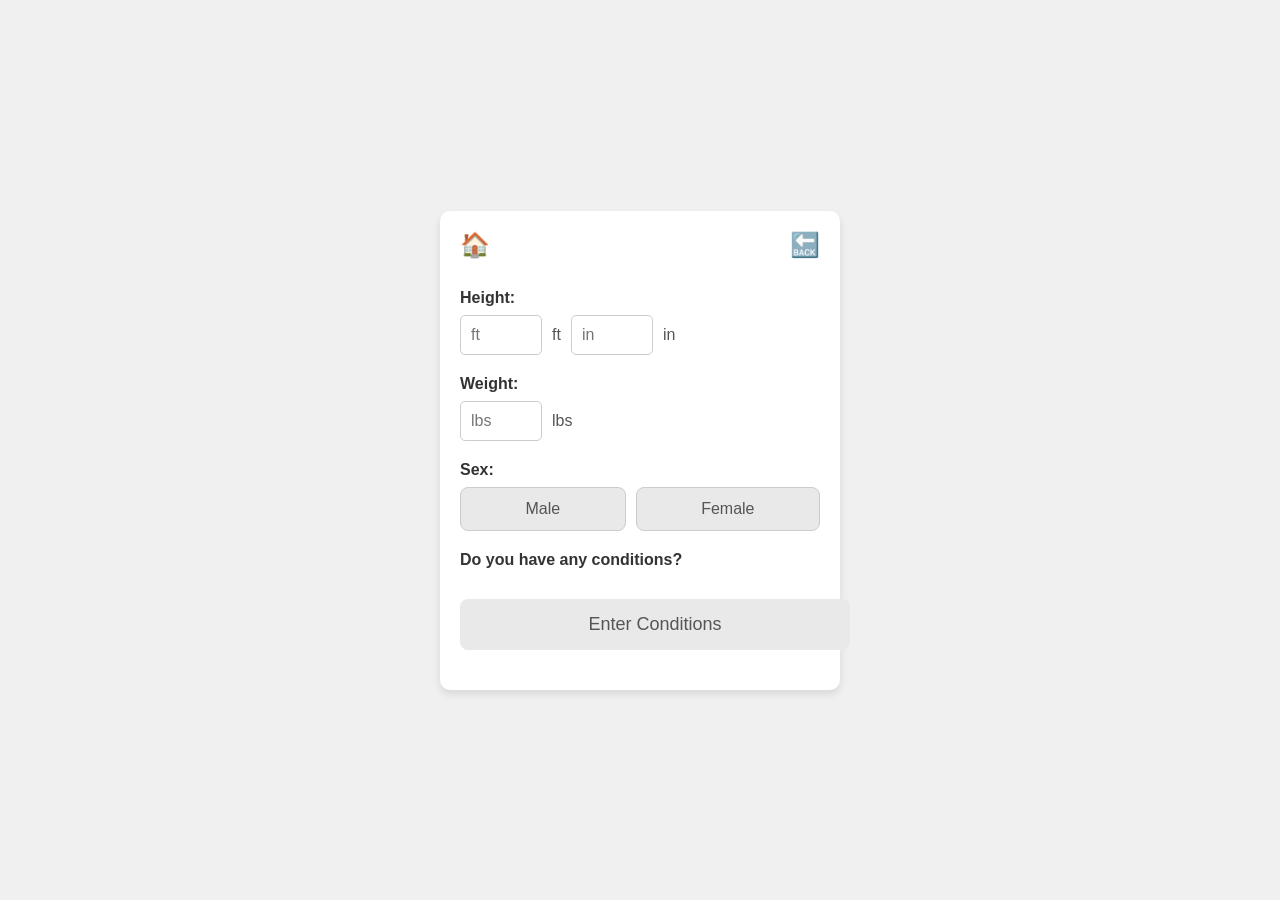
==== my-body.html @ 170efde7 "Rename Page6.html to my-body.html" ====
<!DOCTYPE html>
<html lang="en">
<head>
    <meta charset="UTF-8">
    <meta name="viewport" content="width=device-width, initial-scale=1.0">
    <title>My Body</title>
    <style>
        body {
            font-family: sans-serif;
            display: flex;
            justify-content: center;
            align-items: center;
            min-height: 100vh;
            margin: 0;
            background-color: #f0f0f0;
        }
        .container {
            width: 100%;
            max-width: 400px;
            padding: 20px;
            box-sizing: border-box;
            background-color: #ffffff;
            border-radius: 10px;
            box-shadow: 0 4px 8px rgba(0, 0, 0, 0.1);
        }
        .header {
            display: flex;
            justify-content: space-between;
            align-items: center;
            margin-bottom: 30px;
        }
        .header a {
            text-decoration: none;
            color: #555;
            font-size: 24px;
        }
        h2 {
            text-align: center;
            color: #333;
            margin-bottom: 20px;
        }
        .form-group {
            margin-bottom: 20px;
        }
        .form-group label {
            display: block;
            margin-bottom: 8px;
            color: #333;
            font-weight: bold;
        }
        .input-group {
            display: flex;
            align-items: center;
            gap: 10px;
        }
        .input-group input[type="number"] {
            width: 60px;
            padding: 10px;
            border: 1px solid #ccc;
            border-radius: 5px;
            font-size: 16px;
        }
        .input-group span {
            color: #555;
        }
        .sex-buttons {
            display: flex;
            gap: 10px;
            margin-top: 5px;
        }
        .sex-button {
            flex-grow: 1;
            padding: 12px;
            border: 1px solid #ccc;
            border-radius: 8px;
            background-color: #e9e9e9;
            color: #555;
            font-size: 16px;
            cursor: pointer;
            transition: background-color 0.2s, transform 0.2s;
        }
        .sex-button.selected {
            background-color: #dcdcdc;
        }
        .sex-button:hover {
            background-color: #dcdcdc;
        }
        .enter-conditions-button {
            display: block;
            width: 100%;
            padding: 15px;
            font-size: 18px;
            text-align: center;
            border: none;
            border-radius: 8px;
            background-color: #e9e9e9;
            color: #555;
            text-decoration: none;
            margin-top: 30px;
            cursor: pointer;
            transition: background-color 0.2s, transform 0.2s;
        }
        .enter-conditions-button:hover {
            background-color: #dcdcdc;
            transform: translateY(-2px);
        }
        .enter-conditions-button:active {
            background-color: #c0c0c0;
            transform: translateY(0);
        }
    </style>
</head>
<body>
    <div class="container">
        <div class="header">
            <a href="index.html">🏠</a>
            <a href="#" onclick="history.back()">🔙</a>
        </div>
        <form>
            <div class="form-group">
                <label for="height-ft">Height:</label>
                <div class="input-group">
                    <input type="number" id="height-ft" placeholder="ft">
                    <span>ft</span>
                    <input type="number" id="height-in" placeholder="in">
                    <span>in</span>
                </div>
            </div>
            <div class="form-group">
                <label for="weight">Weight:</label>
                <div class="input-group">
                    <input type="number" id="weight" placeholder="lbs">
                    <span>lbs</span>
                </div>
            </div>
            <div class="form-group">
                <label>Sex:</label>
                <div class="sex-buttons">
                    <button type="button" class="sex-button">Male</button>
                    <button type="button" class="sex-button">Female</button>
                </div>
            </div>
            <div class="form-group">
                <label>Do you have any conditions?</label>
                <a href="filter-conditions.html" class="enter-conditions-button">Enter Conditions</a>
            </div>
        </form>
    </div>
</body>
</html>
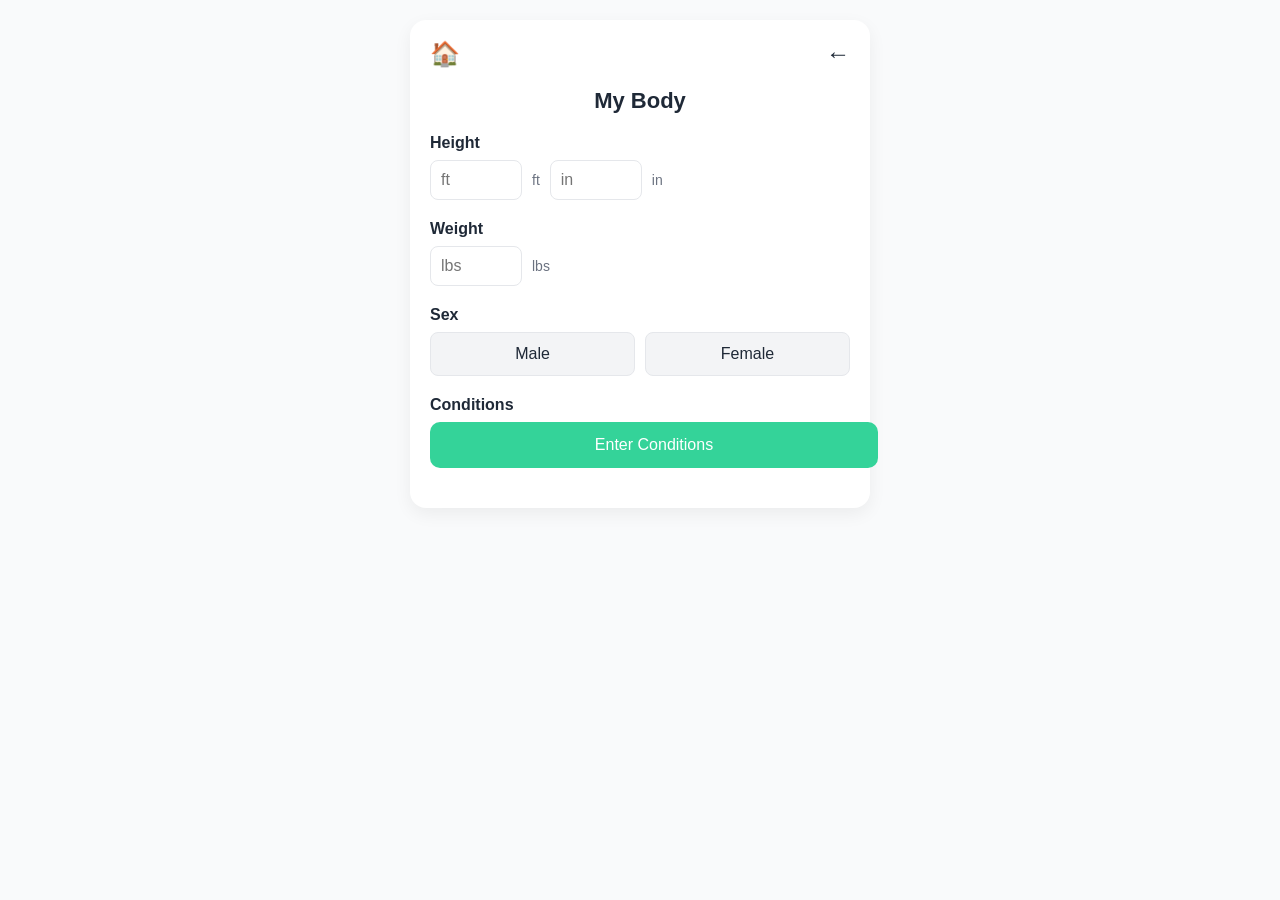
==== commit 733badc6: "Update my-body.html" ====
--- a/my-body.html
+++ b/my-body.html
@@ -1,150 +1,165 @@
 <!DOCTYPE html>
 <html lang="en">
 <head>
-    <meta charset="UTF-8">
-    <meta name="viewport" content="width=device-width, initial-scale=1.0">
-    <title>My Body</title>
-    <style>
-        body {
-            font-family: sans-serif;
-            display: flex;
-            justify-content: center;
-            align-items: center;
-            min-height: 100vh;
-            margin: 0;
-            background-color: #f0f0f0;
-        }
-        .container {
-            width: 100%;
-            max-width: 400px;
-            padding: 20px;
-            box-sizing: border-box;
-            background-color: #ffffff;
-            border-radius: 10px;
-            box-shadow: 0 4px 8px rgba(0, 0, 0, 0.1);
-        }
-        .header {
-            display: flex;
-            justify-content: space-between;
-            align-items: center;
-            margin-bottom: 30px;
-        }
-        .header a {
-            text-decoration: none;
-            color: #555;
-            font-size: 24px;
-        }
-        h2 {
-            text-align: center;
-            color: #333;
-            margin-bottom: 20px;
-        }
-        .form-group {
-            margin-bottom: 20px;
-        }
-        .form-group label {
-            display: block;
-            margin-bottom: 8px;
-            color: #333;
-            font-weight: bold;
-        }
-        .input-group {
-            display: flex;
-            align-items: center;
-            gap: 10px;
-        }
-        .input-group input[type="number"] {
-            width: 60px;
-            padding: 10px;
-            border: 1px solid #ccc;
-            border-radius: 5px;
-            font-size: 16px;
-        }
-        .input-group span {
-            color: #555;
-        }
-        .sex-buttons {
-            display: flex;
-            gap: 10px;
-            margin-top: 5px;
-        }
-        .sex-button {
-            flex-grow: 1;
-            padding: 12px;
-            border: 1px solid #ccc;
-            border-radius: 8px;
-            background-color: #e9e9e9;
-            color: #555;
-            font-size: 16px;
-            cursor: pointer;
-            transition: background-color 0.2s, transform 0.2s;
-        }
-        .sex-button.selected {
-            background-color: #dcdcdc;
-        }
-        .sex-button:hover {
-            background-color: #dcdcdc;
-        }
-        .enter-conditions-button {
-            display: block;
-            width: 100%;
-            padding: 15px;
-            font-size: 18px;
-            text-align: center;
-            border: none;
-            border-radius: 8px;
-            background-color: #e9e9e9;
-            color: #555;
-            text-decoration: none;
-            margin-top: 30px;
-            cursor: pointer;
-            transition: background-color 0.2s, transform 0.2s;
-        }
-        .enter-conditions-button:hover {
-            background-color: #dcdcdc;
-            transform: translateY(-2px);
-        }
-        .enter-conditions-button:active {
-            background-color: #c0c0c0;
-            transform: translateY(0);
-        }
-    </style>
+  <meta charset="UTF-8">
+  <meta name="viewport" content="width=device-width, initial-scale=1.0">
+  <title>My Body</title>
+  <style>
+    :root {
+      --bg: #f9fafb;
+      --card: #ffffff;
+      --text-dark: #1f2937;
+      --text-light: #6b7280;
+      --accent: #34d399;
+      --border: #e5e7eb;
+    }
+
+    body {
+      font-family: 'Inter', sans-serif;
+      margin: 0;
+      background: var(--bg);
+      display: flex;
+      justify-content: center;
+      padding: 20px;
+    }
+
+    .container {
+      width: 100%;
+      max-width: 420px;
+      background: var(--card);
+      border-radius: 16px;
+      padding: 20px;
+      box-shadow: 0 6px 18px rgba(0,0,0,0.06);
+    }
+
+    .header {
+      display: flex;
+      justify-content: space-between;
+      align-items: center;
+      margin-bottom: 20px;
+    }
+    .header a {
+      font-size: 24px;
+      text-decoration: none;
+      color: var(--text-dark);
+    }
+
+    h2 {
+      text-align: center;
+      margin-bottom: 20px;
+      color: var(--text-dark);
+      font-size: 22px;
+    }
+
+    .form-group {
+      margin-bottom: 20px;
+    }
+    .form-group label {
+      display: block;
+      margin-bottom: 8px;
+      font-weight: 600;
+      color: var(--text-dark);
+    }
+
+    .input-group {
+      display: flex;
+      gap: 10px;
+      align-items: center;
+    }
+    .input-group input[type="number"] {
+      width: 70px;
+      padding: 10px;
+      border: 1px solid var(--border);
+      border-radius: 8px;
+      font-size: 16px;
+    }
+    .input-group span {
+      font-size: 14px;
+      color: var(--text-light);
+    }
+
+    .sex-buttons {
+      display: flex;
+      gap: 10px;
+    }
+    .sex-button {
+      flex: 1;
+      padding: 12px;
+      border: 1px solid var(--border);
+      border-radius: 8px;
+      font-size: 16px;
+      background: #f3f4f6;
+      color: var(--text-dark);
+      cursor: pointer;
+      transition: all 0.2s;
+    }
+    .sex-button:hover {
+      background: #e5e7eb;
+    }
+    .sex-button.selected {
+      background: var(--accent);
+      color: white;
+      border: none;
+    }
+
+    .enter-conditions-button {
+      display: block;
+      width: 100%;
+      text-align: center;
+      padding: 14px;
+      font-size: 16px;
+      border-radius: 10px;
+      background: var(--accent);
+      color: white;
+      text-decoration: none;
+      transition: background 0.2s;
+    }
+    .enter-conditions-button:hover {
+      background: #10b981;
+    }
+  </style>
 </head>
 <body>
-    <div class="container">
-        <div class="header">
-            <a href="index.html">🏠</a>
-            <a href="#" onclick="history.back()">🔙</a>
+  <div class="container">
+    <div class="header">
+      <a href="index.html">🏠</a>
+      <a href="#" onclick="history.back()">←</a>
+    </div>
+    <h2>My Body</h2>
+    <form>
+      <div class="form-group">
+        <label for="height-ft">Height</label>
+        <div class="input-group">
+          <input type="number" id="height-ft" placeholder="ft">
+          <span>ft</span>
+          <input type="number" id="height-in" placeholder="in">
+          <span>in</span>
         </div>
-        <form>
-            <div class="form-group">
-                <label for="height-ft">Height:</label>
-                <div class="input-group">
-                    <input type="number" id="height-ft" placeholder="ft">
-                    <span>ft</span>
-                    <input type="number" id="height-in" placeholder="in">
-                    <span>in</span>
-                </div>
-            </div>
-            <div class="form-group">
-                <label for="weight">Weight:</label>
-                <div class="input-group">
-                    <input type="number" id="weight" placeholder="lbs">
-                    <span>lbs</span>
-                </div>
-            </div>
-            <div class="form-group">
-                <label>Sex:</label>
-                <div class="sex-buttons">
-                    <button type="button" class="sex-button">Male</button>
-                    <button type="button" class="sex-button">Female</button>
-                </div>
-            </div>
-            <div class="form-group">
-                <label>Do you have any conditions?</label>
-                <a href="filter-conditions.html" class="enter-conditions-button">Enter Conditions</a>
-            </div>
-        </form>
-    </div>
+      </div>
+
+      <div class="form-group">
+        <label for="weight">Weight</label>
+        <div class="input-group">
+          <input type="number" id="weight" placeholder="lbs">
+          <span>lbs</span>
+        </div>
+      </div>
+
+      <div class="form-group">
+        <label>Sex</label>
+        <div class="sex-buttons">
+          <button type="button" class="sex-button">Male</button>
+          <button type="button" class="sex-button">Female</button>
+        </div>
+      </div>
+
+      <div class="form-group">
+        <label>Conditions</label>
+        <a href="filter-conditions.html" class="enter-conditions-button">
+          Enter Conditions
+        </a>
+      </div>
+    </form>
+  </div>
 </body>
 </html>
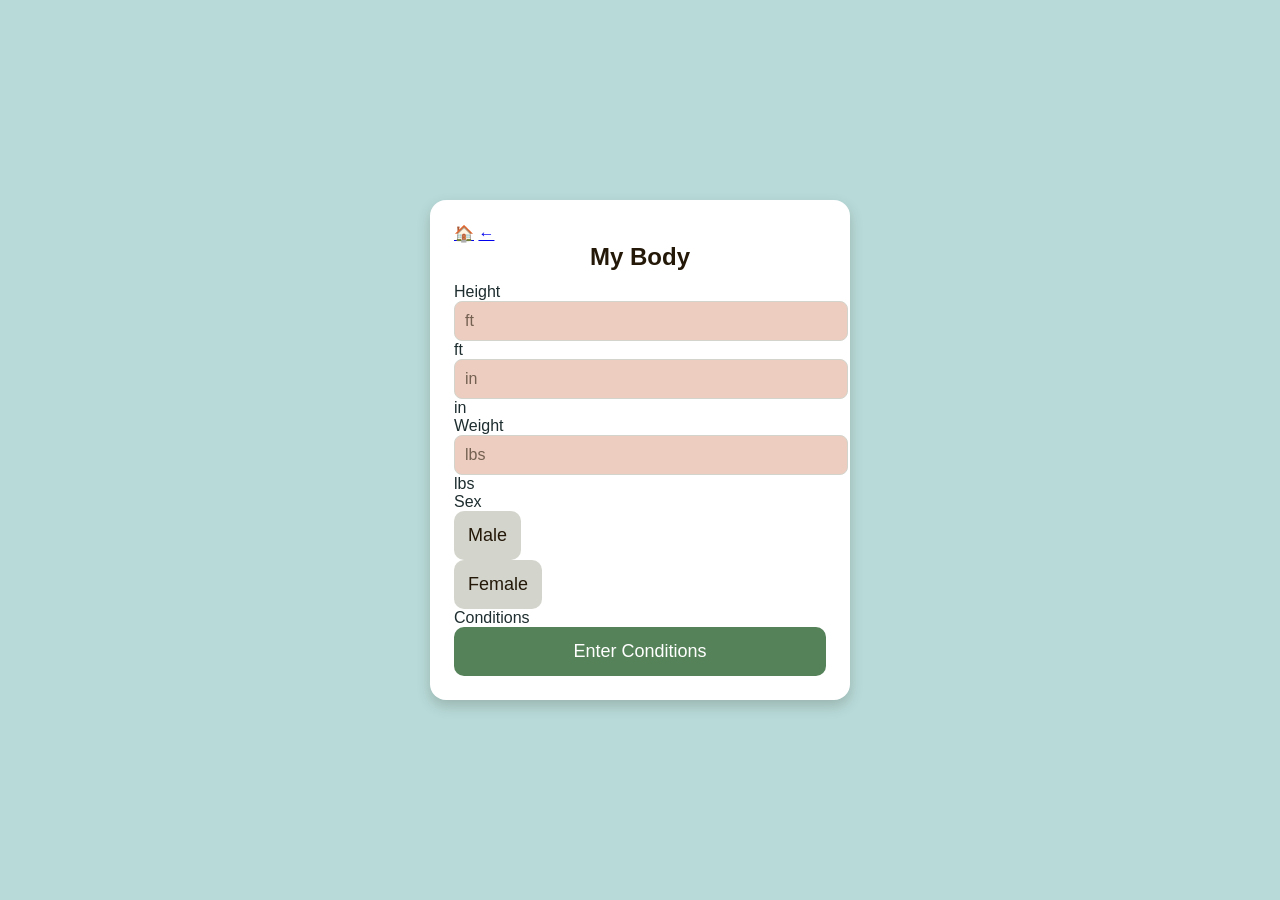
==== commit 9712aa40: "Update my-body.html" ====
--- a/my-body.html
+++ b/my-body.html
@@ -4,120 +4,7 @@
   <meta charset="UTF-8">
   <meta name="viewport" content="width=device-width, initial-scale=1.0">
   <title>My Body</title>
-  <style>
-    :root {
-      --bg: #f9fafb;
-      --card: #ffffff;
-      --text-dark: #1f2937;
-      --text-light: #6b7280;
-      --accent: #34d399;
-      --border: #e5e7eb;
-    }
-
-    body {
-      font-family: 'Inter', sans-serif;
-      margin: 0;
-      background: var(--bg);
-      display: flex;
-      justify-content: center;
-      padding: 20px;
-    }
-
-    .container {
-      width: 100%;
-      max-width: 420px;
-      background: var(--card);
-      border-radius: 16px;
-      padding: 20px;
-      box-shadow: 0 6px 18px rgba(0,0,0,0.06);
-    }
-
-    .header {
-      display: flex;
-      justify-content: space-between;
-      align-items: center;
-      margin-bottom: 20px;
-    }
-    .header a {
-      font-size: 24px;
-      text-decoration: none;
-      color: var(--text-dark);
-    }
-
-    h2 {
-      text-align: center;
-      margin-bottom: 20px;
-      color: var(--text-dark);
-      font-size: 22px;
-    }
-
-    .form-group {
-      margin-bottom: 20px;
-    }
-    .form-group label {
-      display: block;
-      margin-bottom: 8px;
-      font-weight: 600;
-      color: var(--text-dark);
-    }
-
-    .input-group {
-      display: flex;
-      gap: 10px;
-      align-items: center;
-    }
-    .input-group input[type="number"] {
-      width: 70px;
-      padding: 10px;
-      border: 1px solid var(--border);
-      border-radius: 8px;
-      font-size: 16px;
-    }
-    .input-group span {
-      font-size: 14px;
-      color: var(--text-light);
-    }
-
-    .sex-buttons {
-      display: flex;
-      gap: 10px;
-    }
-    .sex-button {
-      flex: 1;
-      padding: 12px;
-      border: 1px solid var(--border);
-      border-radius: 8px;
-      font-size: 16px;
-      background: #f3f4f6;
-      color: var(--text-dark);
-      cursor: pointer;
-      transition: all 0.2s;
-    }
-    .sex-button:hover {
-      background: #e5e7eb;
-    }
-    .sex-button.selected {
-      background: var(--accent);
-      color: white;
-      border: none;
-    }
-
-    .enter-conditions-button {
-      display: block;
-      width: 100%;
-      text-align: center;
-      padding: 14px;
-      font-size: 16px;
-      border-radius: 10px;
-      background: var(--accent);
-      color: white;
-      text-decoration: none;
-      transition: background 0.2s;
-    }
-    .enter-conditions-button:hover {
-      background: #10b981;
-    }
-  </style>
+  <link rel="stylesheet" href="style.css">
 </head>
 <body>
   <div class="container">
--- a/style.css
+++ b/style.css
@@ -0,0 +1,217 @@
+/* === GLOBAL STYLES === */
+body {
+    font-family: 'Segoe UI', sans-serif;
+    display: flex;
+    justify-content: center;
+    align-items: center;
+    min-height: 100vh;
+    margin: 0;
+    background-color: #B8DBD9; /* soft aqua background */
+    color: #1E2D2F; /* dark slate text */
+}
+
+.container {
+    width: 100%;
+    max-width: 420px;
+    padding: 24px;
+    box-sizing: border-box;
+    background-color: #FFFFFF;
+    border-radius: 16px;
+    box-shadow: 0 6px 14px rgba(36, 25, 9, 0.2); /* warm dark shadow */
+}
+
+/* === HEADERS === */
+h1, h2, h3 {
+    text-align: center;
+    margin-top: 0;
+    color: #1E2D2F; /* strong slate */
+}
+
+h1 {
+    font-size: 28px;
+    margin-bottom: 16px;
+    color: #568259; /* healthy green */
+}
+
+h2 {
+    font-size: 24px;
+    margin-bottom: 12px;
+    color: #241909; /* warm brown */
+}
+
+/* === BUTTONS === */
+.app-button,
+.confirm-button,
+.enter-conditions-button,
+.sex-button,
+.expand-button {
+    padding: 14px;
+    font-size: 18px;
+    text-align: center;
+    border-radius: 10px;
+    background-color: #568259; /* green primary */
+    color: #fff;
+    text-decoration: none;
+    border: none;
+    cursor: pointer;
+    transition: background-color 0.25s, transform 0.2s;
+    display: block;
+}
+
+.app-button:hover,
+.confirm-button:hover,
+.enter-conditions-button:hover,
+.sex-button:hover,
+.expand-button:hover {
+    background-color: #1E2D2F;
+    transform: translateY(-2px);
+}
+
+.app-button:active,
+.confirm-button:active,
+.enter-conditions-button:active,
+.sex-button:active,
+.expand-button:active {
+    background-color: #241909;
+    transform: translateY(0);
+}
+
+/* Special case: unselected sex-button */
+.sex-button {
+    background-color: #D3D4CC;
+    color: #241909;
+}
+.sex-button.selected {
+    background-color: #568259;
+    color: #fff;
+}
+
+/* === INPUTS === */
+input[type="text"],
+input[type="number"] {
+    padding: 10px;
+    border: 1px solid #D3D4CC;
+    border-radius: 8px;
+    font-size: 16px;
+    width: 100%;
+    background-color: #EDCDBF; /* warm beige */
+    color: #1E2D2F;
+}
+
+input::placeholder {
+    color: #241909;
+    opacity: 0.6;
+}
+
+/* === SEARCH BAR === */
+.search-bar {
+    display: flex;
+    align-items: center;
+    border: 2px solid #568259;
+    border-radius: 25px;
+    padding: 8px 14px;
+    margin-bottom: 20px;
+    background-color: #fff;
+}
+
+.search-bar input {
+    border: none;
+    outline: none;
+    background: transparent;
+    font-size: 16px;
+    flex-grow: 1;
+    color: #1E2D2F;
+}
+
+.search-icon {
+    font-size: 20px;
+    color: #568259;
+    margin-left: 10px;
+}
+
+/* === LISTS === */
+.ingredient-item {
+    display: block;
+    padding: 14px;
+    border-bottom: 1px solid #D3D4CC;
+    color: #241909;
+    text-decoration: none;
+    font-size: 18px;
+    transition: background-color 0.2s;
+}
+
+.ingredient-item:hover {
+    background-color: #EDCDBF;
+}
+
+/* === SPECIAL UI ELEMENTS === */
+.camera-window {
+    width: 100%;
+    height: 280px;
+    background-color: #1E2D2F;
+    border-radius: 12px;
+    display: flex;
+    justify-content: center;
+    align-items: center;
+    color: #B8DBD9;
+    margin-bottom: 20px;
+}
+
+.camera-window-content {
+    padding: 20px;
+    border: 2px dashed #B8DBD9;
+    text-align: center;
+}
+
+/* Health bar */
+.health-bar {
+    flex-grow: 1;
+    height: 15px;
+    background: linear-gradient(to right, #f44336, #ffeb3b, #568259);
+    border-radius: 8px;
+    position: relative;
+    margin: 0 10px;
+}
+
+.health-bar-indicator {
+    position: absolute;
+    height: 25px;
+    width: 5px;
+    background-color: #241909;
+    top: 50%;
+    left: 70%;
+    transform: translate(-50%, -50%);
+    border-radius: 2px;
+}
+
+/* Nutrition bars */
+.nutrition-bar-container {
+    flex-grow: 1;
+    height: 10px;
+    background-color: #D3D4CC;
+    border-radius: 5px;
+    position: relative;
+}
+
+.nutrition-bar {
+    height: 100%;
+    border-radius: 5px;
+}
+
+/* Tags */
+.tag {
+    padding: 8px 12px;
+    border: 1px solid #568259;
+    border-radius: 20px;
+    background-color: #EDCDBF;
+    color: #241909;
+    font-size: 14px;
+    text-decoration: none;
+    cursor: pointer;
+    transition: background-color 0.2s;
+}
+
+.tag:hover {
+    background-color: #568259;
+    color: #fff;
+}
